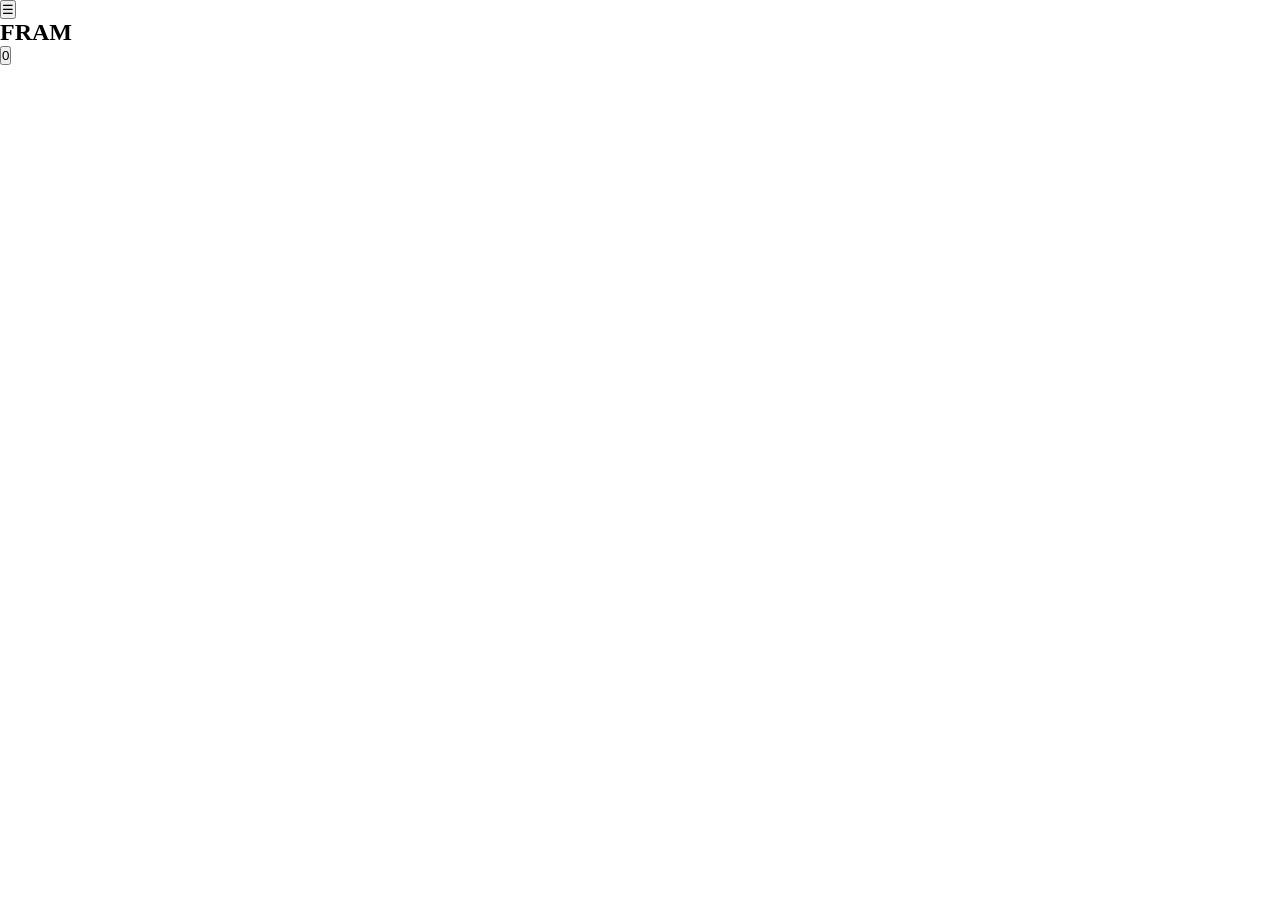
==== products.html @ c70e62c4 "Basic html layout, linked fonts" ====
<!DOCTYPE html>
<html>

<head>
    <title>FRAM</title>

    <link rel="stylesheet" href="style.css">

    <link rel="preconnect" href="https://fonts.googleapis.com">
    <link rel="preconnect" href="https://fonts.gstatic.com" crossorigin>
    <link href="https://fonts.googleapis.com/css2?family=Arimo:ital,wght@0,400..700;1,400..700&family=Frank+Ruhl+Libre:wght@300&display=swap" rel="stylesheet">

</head>

<body>
    <header>
        <nav class="nav-bar">
            
            <button class="menu-btn">
                ☰
            </button>

            <h1 class="logo">FRAM</h1>

            <button class="cart-btn">
                0
            </button>

        </nav>

    </header>

    <main>

         <!-- PRODUCE -->

        <section>

        </section>

         <!-- PARTNERING FARMS -->

        <section>

        </section>

    </main>

    <!-- NEWSLETTER -->

    <footer>

    </footer>

</body>

</html>
---- style.css ----
* {
  margin: 0;
  padding: 0;
  box-sizing: border-box;
}
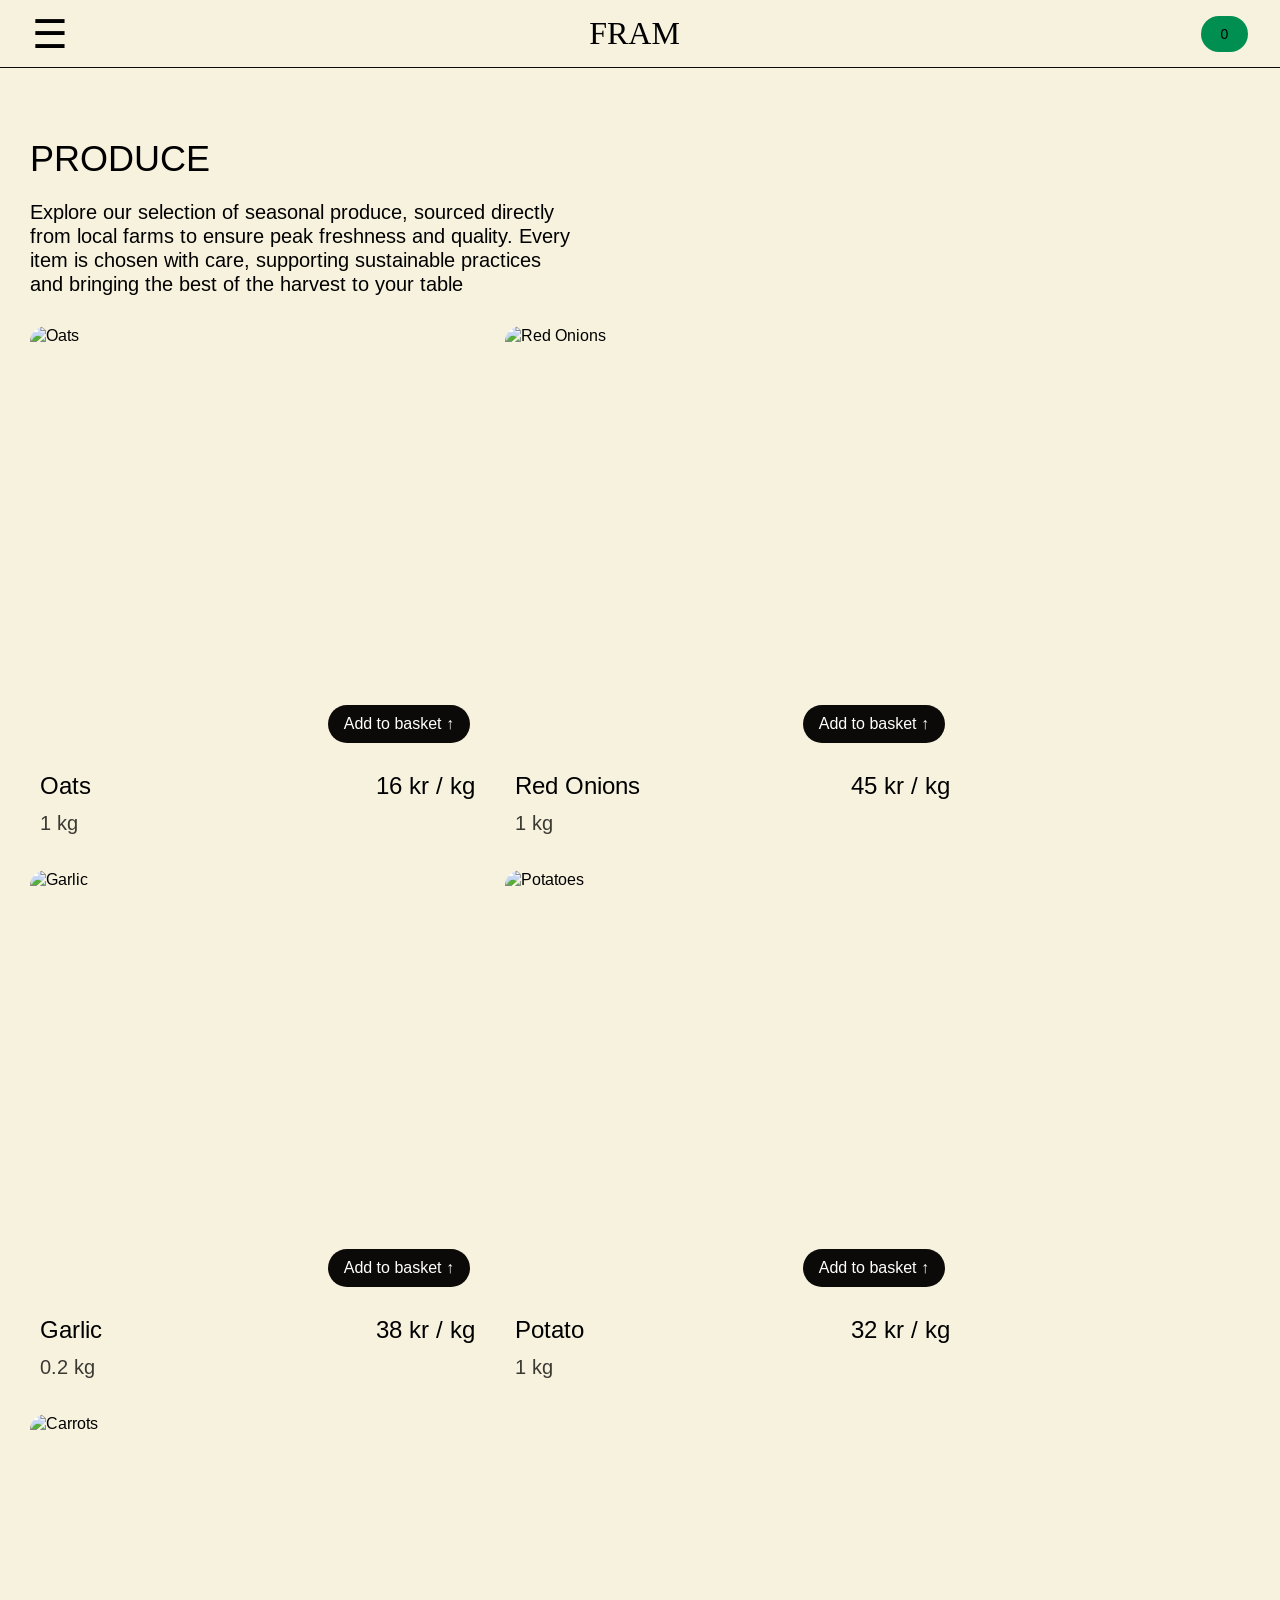
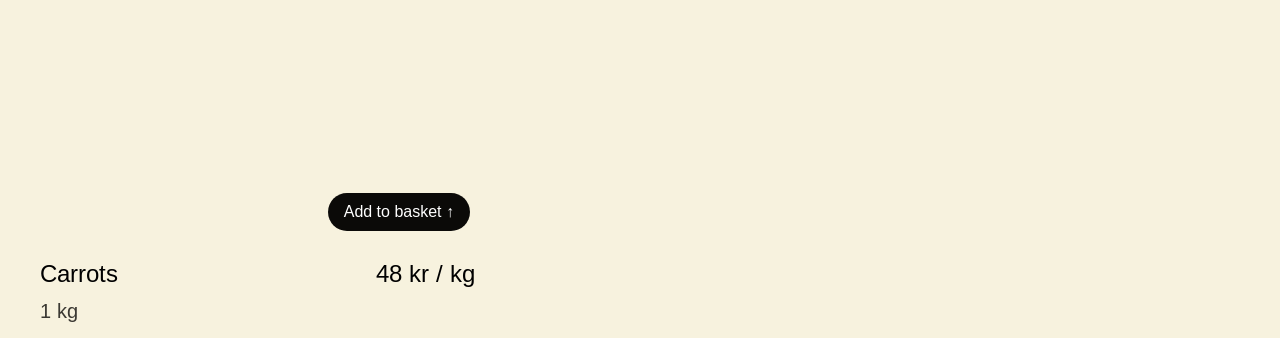
==== commit 7dfe86c6: "Added produse section on the products page for desktop and mobile" ====
--- a/products.html
+++ b/products.html
@@ -30,20 +30,167 @@
 
     </header>
 
-    <main>
+    <main class="products-page">
 
          <!-- PRODUCE -->
 
+        <section class="product-intro">
+
+                <h3>Produce</h3>
+
+                <p>Explore our selection of seasonal produce, sourced directly from local farms to ensure peak freshness and quality. 
+                Every item is chosen with care, supporting sustainable practices and bringing the best of the harvest to your table
+                </p>
+
+        </section>
+
+        <section class="produce-page-grid">
+
+            <article class="product-card">
+
+                    <div class="produce-image-wrapper">
+
+                        <img src="images/oats.png" alt="Oats" class="produce-image">
+
+                        <button class="basket-button">
+                            Add to basket &uarr;
+
+                        </button>
+
+                    </div>
+
+                    <div class="produce-info">
+
+                        <div class="produce-row">
+                            <h4>Oats</h4>
+                            <span>16 kr / kg</span>
+                        </div>
+
+                        <p>1 kg</p>
+
+                    </div>
+
+                </article>
+
+                <!-- RED ONIONS -->
+
+                <article class="product-card">
+
+                    <div class="produce-image-wrapper">
+
+                        <img src="images/red onions.png" alt="Red Onions" class="produce-image">
+
+                        <button class="basket-button">
+                            Add to basket &uarr;
+
+                        </button>
+
+                    </div>
+
+                    <div class="produce-info">
+
+                        <div class="produce-row">
+                            <h4>Red Onions</h4>
+                            <span>45 kr / kg</span>
+                        </div>
+
+                        <p>1 kg</p>
+
+                    </div>
+
+                </article>
+
+                <!-- GARLIC -->
+
+                <article class="product-card">
+
+                    <div class="produce-image-wrapper">
+
+                        <img src="images/garlic.png" alt="Garlic" class="produce-image">
+
+                        <button class="basket-button">
+                            Add to basket &uarr;
+
+                        </button>
+
+                    </div>
+
+                    <div class="produce-info">
+
+                        <div class="produce-row">
+                            <h4>Garlic</h4>
+                            <span>38 kr / kg</span>
+                        </div>
+
+                        <p>0.2 kg</p>
+
+                    </div>
+                </article>
+
+                <!-- POTATO -->
+
+                <article class="product-card">
+
+                    <div class="produce-image-wrapper">
+
+                        <img src="images/potatoes.png" alt="Potatoes" class="produce-image">
+
+                        <button class="basket-button">
+                            Add to basket &uarr;
+
+                        </button>
+
+                    </div>
+
+                    <div class="produce-info">
+
+                        <div class="produce-row">
+                            <h4>Potato</h4>
+                            <span>32 kr / kg</span>
+                        </div>
+
+                        <p>1 kg</p>
+
+                    </div>
+                </article>
+
+                <!-- CARROTS -->
+
+                <article class="product-card">
+
+                    <div class="produce-image-wrapper">
+
+                        <img src="images/carrots.png" alt="Carrots" class="produce-image">
+
+                        <button class="basket-button">
+                            Add to basket &uarr;
+
+                        </button>
+
+                    </div>
+
+                    <div class="produce-info">
+
+                        <div class="produce-row">
+                            <h4>Carrots</h4>
+                            <span>48 kr / kg</span>
+                        </div>
+
+                        <p>1 kg</p>
+
+                    </div>
+
+                </article>
+
+
+        </section>
+
+         <!-- PARTNERING FARMS -->
+
         <section>
 
         </section>
 
-         <!-- PARTNERING FARMS -->
-
-        <section>
-
-        </section>
-
     </main>
 
     <!-- NEWSLETTER -->
--- a/style.css
+++ b/style.css
@@ -3,4 +3,680 @@
   padding: 0;
   box-sizing: border-box;
 }
-
+body {
+    font-family: "Arimo", sans-serif;
+    font-weight: 400;
+}
+
+
+/* NAVIGATION BAR */
+
+.nav-bar {
+    display: flex;
+    justify-content: space-between;
+    align-items: center;
+    height: 68px;
+
+    padding: 16px 32px;
+
+    background: #F7F2DE;
+
+    border-bottom: 1px solid #0B0A08;
+}
+
+.logo {
+    font-family: "Frank Ruhl Libre", serif;
+    font-size: 32px;
+    font-weight: 300;
+    font-style: light;
+}
+
+.menu-btn {
+    font-size: 40px;
+
+    border: none;
+    background: transparent;
+}
+
+.cart-btn {
+    display: flex;
+    justify-content: center;
+    align-items: center;
+
+    width: 47px;
+    padding: 10px;
+
+    border: none;
+    border-radius: 50px;
+
+    background: #008F51;
+
+    font-size: 14px;
+}
+
+/* INTRO PAGE */
+
+.intro {
+    height: calc(100vh - 68px);
+    position: relative;
+    overflow: hidden;
+}
+
+.intro-image {
+    width: 100%;
+    height: 100%;
+    object-fit: cover;
+    display: block;
+}
+
+.overlay-text {
+    position: absolute;
+
+    top: 50%;
+    left: 50%;
+
+    transform: translate(-50%, -50%);
+
+    text-align: center;
+    color: #FFFFFF;
+}
+
+.intro-title {
+    font-family: "Frank Ruhl Libre", serif;
+    font-weight: 300;
+    font-style: light;
+    font-size: 200px;
+    color: #FFFFFF;
+    line-height: 1;
+
+    margin-bottom: 30px;
+}
+
+.divider {
+    width: 2px;
+    height: 208px;
+
+    background: #FFFFFF;
+
+    margin: 0 auto 50px auto;
+}
+
+.intro-text {
+    font-size: 36px;
+    text-transform: uppercase;
+
+    color: #FFFFFF;
+    text-align: center;
+}
+
+
+/* SELECTION PAGE */
+
+
+.selection-container {
+    background-color: #FFFFFF;
+    display: flex;
+    justify-content: center;
+    align-items: stretch;
+
+    min-height: 100vh;
+}
+
+.card {
+    flex: 1;
+
+    display: flex;
+    flex-direction: column;
+    align-items: center;
+
+    padding: 80px 50px;
+    text-align: center;
+}
+
+.card:first-child {
+    border-right: 1px solid #0B0A08;
+}
+
+.card h3 {
+    font-size: 36px;
+    text-transform: uppercase;
+    font-weight: 400;
+
+    margin-bottom: 10px;
+}
+
+.subtitle {
+    margin-bottom: 50px;
+}
+
+.card p {
+    font-family: "Frank Ruhl Libre", serif;
+    font-weight: 300;
+    font-style: light;
+    font-size: 20px;
+}
+
+.description {
+    max-width: 500px;
+    margin: 40px 0;
+}
+
+.card img {
+    width: 100%;
+    max-width: 500px;
+
+    height: 350px;
+
+    object-fit: cover;
+    border-radius: 16px;
+}
+
+.card button {
+    width: 320px;
+    height: 44px;
+
+    background: #DC4131;
+    color: #FFFFFF;
+
+    font-size: 16px;
+
+    border: none;
+    border-radius: 8px;
+}
+
+/* HOW IT WORKS */
+
+
+.how-it-works {
+    display: flex;
+    min-height: 100vh;
+
+    background: #F7F2DE;
+    border-top: 1px solid #0B0A08;
+    border-bottom: 1px solid #0B0A08;
+}
+
+.title-panel {
+    flex: 1;
+
+    display: flex;
+    justify-content: center;
+    align-items: center;
+  
+    border-right: 1px solid #0B0A08;
+}
+
+.title-panel h3 {
+    font-size: 36px;
+    font-weight: 400;
+    text-transform: uppercase;
+    text-align: center;
+}
+
+.steps-panel {
+    flex: 2;
+
+    display: flex;
+    flex-direction: column;
+}
+
+.step {
+    flex: 1;
+
+    display: flex;
+}
+
+.step:not(:last-child) {
+    border-bottom: 1px solid #0B0A08;
+}
+
+.step h4 {
+    flex: 1;
+
+    display: flex;
+    align-items: center;
+
+    padding: 0px 0px 0px 100px;
+
+    font-size: 20px;
+    font-weight: 400;
+    text-transform: uppercase;
+}
+
+.step-text {
+    flex: 2;
+
+    display: flex;
+    flex-direction: column;
+    justify-content: center;
+}
+
+.step-text p {
+    max-width: 414px;
+
+    font-size: 16px;
+    font-weight: 400;
+}
+
+.step-text a {
+    margin-top: 25px;
+
+    font-size: 16px;
+    font-weight: 400;
+
+    color: #0B0A08B3;
+}
+
+
+  /* POPULAR PRODUCE */
+
+.popular-produce {
+    min-height: 100vh;
+    background: #FFFFFF;
+
+    padding: 90px 0px 90px 45px;
+    gap: 45px;
+}
+
+.produce-title {
+    font-size: 36px;
+    font-weight: 400;
+    text-transform: uppercase;
+
+    margin-bottom: 50px;
+}
+
+.produce-options {
+    display: flex;
+
+    gap: 25px;
+}
+
+.produce-card {
+    flex: 1;
+    display: flex;
+    flex-direction: column;
+}
+
+.produce-image-wrapper {
+    position: relative;
+
+    overflow: hidden;
+}
+
+.produce-image {
+    width: 100%;
+    height: 432px;
+
+    object-fit: cover;
+
+    border-radius: 16px;
+    display: block;
+}
+
+.basket-button {
+    position: absolute;
+
+    right: 15px;
+    bottom: 15px;
+
+    border: none;
+    border-radius: 44px;
+
+    background: #0B0A08;
+    color: #FFFFFF;
+
+    padding: 10px 16px;
+    gap: 10px;
+
+    font-size: 16px;
+}
+
+.produce-info {
+    padding: 15px 10px;
+}
+
+.produce-row {
+    display: flex;
+    justify-content: space-between;
+    align-items: center;
+
+    margin-bottom: 10px;
+}
+
+.produce-row h4 {
+    font-size: 24px;
+    font-weight: 400;
+}
+
+.produce-row span {
+    font-size: 24px;
+    font-weight: 400;
+}
+
+.produce-info p {
+    font-size: 20px;
+    font-weight: 400;
+
+    color: #0B0A08CC;
+}
+
+
+/* NEWSLETTER */
+
+
+.newsletter-section {
+    background: #DC4131;
+
+    padding: 40px 0px 80px 30px;
+}
+
+.newsletter-logo {
+    font-family: "Frank Ruhl Libre", serif;
+    font-size: 48px;
+    font-weight: 300;
+    font-style: light;
+
+    color: #FFFFFF;
+
+    margin-bottom: 15px;
+}
+
+.newsletter-divider {
+    border: none;
+    height: 1px;
+
+    background: #FFFFFF;
+
+    margin-bottom: 60px;
+}
+
+.newsletter-content {
+    max-width: 460px;
+    margin-left: 20px;
+}
+
+.newsletter-title {
+    font-size: 36px;
+    font-weight: 400;
+    text-transform: uppercase;
+
+    color: #FFFFFF;
+
+    margin-bottom: 30px;
+}
+
+.newsletter-text {
+    font-family: "Frank Ruhl Libre", serif;
+    font-size: 24px;
+    font-weight: 300;
+    font-style: light;
+
+    color: #FFFFFF;
+
+    margin-bottom: 40px;
+}
+
+.newsletter-form {
+    display: flex;
+    flex-direction: column;
+    gap: 20px;
+}
+
+.newsletter-form input {
+    height: 44px;
+
+    border: none;
+    border-radius: 4px;
+
+    padding: 10px 16px;
+    gap: 10px
+}
+
+.newsletter-form input::placeholder {
+  font-size: 16px;
+  color: #0B0A0899;
+}
+
+.newsletter-form button {
+    height: 44px;
+
+    border: none;
+    border-radius: 8px;
+
+    background: #E1EAF0;
+
+    font-size: 16px;
+    font-weight: 400;
+    text-align: center;
+
+}
+
+
+
+
+
+
+
+
+/*.    MOBILE.    */
+
+@media (max-width: 768px) {
+
+    .intro-title {
+        font-size: 75px;
+    }
+    .intro-text {
+        font-size: 24px;
+        text-transform: none;
+
+        width: 320px;
+        max-width: 90vw;
+        margin: 0 auto;
+    }
+    .divider {
+        height: 250px;
+        width: 1px;
+    }
+
+
+    /* SELECTION PAGE */
+
+
+    .selection-container {
+        flex-direction: column;
+    }
+
+    .card:first-child {
+        border-right: none;
+        border-bottom: 1px solid #0B0A08;
+    }
+
+    .card {
+        padding: 60px 15px;
+    }
+
+    .card h3 {
+        font-size: 24px;
+    }
+
+    .card p {
+        font-size: 16px;
+    }
+
+    .card button {
+        max-width: 330px;
+    }
+
+    .card img {
+        height: 250px;
+    }
+
+
+    /* HOW IT WORKS */
+
+
+    .how-it-works {
+        flex-direction: column;
+    }
+
+    .title-panel {
+        height: 206px;
+
+        padding: 90px 0px 45px 0px;
+
+        border-right: none;
+        border-bottom: 1px solid #0B0A08;
+    }
+
+    .title-panel h3 {
+        font-size: 24px;
+    }
+
+    .step {
+        flex-direction: column;
+
+        gap: 24px;
+        padding: 45px
+    }
+
+    .step h4 {
+        font-size: 18px;
+        padding: 0px;
+    }
+
+
+    /* POPULAR PRODUCE */
+
+
+
+    .produce-options {
+        overflow-x: auto;
+        display: flex;
+
+        gap: 20px;
+        padding-bottom: 20px;
+
+        scroll-behavior: smooth;
+    }
+
+    .produce-options::-webkit-scrollbar {
+        display: none;
+    }
+
+    .produce-card {
+        min-width: 320px;
+
+        flex-shrink: 0;
+    }
+
+    .produce-title {
+        font-size: 24px;
+    }
+    .produce-row h4 {
+        font-size: 20px;
+    }
+    
+    .produce-row span {
+        font-size: 20px;
+    }
+
+
+    /* NEWSLETTER */
+
+
+    .newsletter-section {
+        padding: 30px 20px 60px 20px;
+    }
+
+    .newsletter-logo {
+        font-size: 48px;
+        margin-left: 20px;
+    }
+
+    .newsletter-title {
+        font-size: 24px;
+    }
+
+    .newsletter-text {
+        font-size: 16px;
+    }
+
+
+}
+
+
+
+/* ------PRODUCTS PAGE-------- */
+
+
+
+
+.products-page {
+    background: #F7F2DE;
+}
+
+.product-intro {
+    max-width: 600px;
+    padding: 70px 30px 30px 30px;
+}
+
+.product-intro h3{
+    font-size: 36px;
+    font-weight: 400;
+    text-transform: uppercase;
+
+    margin-bottom: 20px;
+}
+
+.product-intro p {
+    font-size: 20px;
+    font-weight: 400;
+}
+
+.produce-page-grid {
+    display: flex;
+    flex-wrap: wrap;
+    gap: 20px;
+    padding: 0px 30px;
+}
+
+.product-card {
+    width: 455px;
+}
+
+
+
+@media (max-width: 768px) {
+
+    .product-card {
+        width: 100%;
+    }
+
+    .produce-page {
+        padding: 40px 20px;
+    }
+    .product-intro {
+    padding: 70px 20px 0px 20px;
+    }
+
+    .product-intro h3 {
+        font-size: 24px;
+    }
+
+    .product-intro p {
+        font-size: 18px;
+    
+    }
+
+    .produce-page-grid {
+    gap: 20px;
+    padding: 20px 20px;
+}
+
+    .produce-page-grid img {
+            max-height: 279px;
+
+    }
+
+}
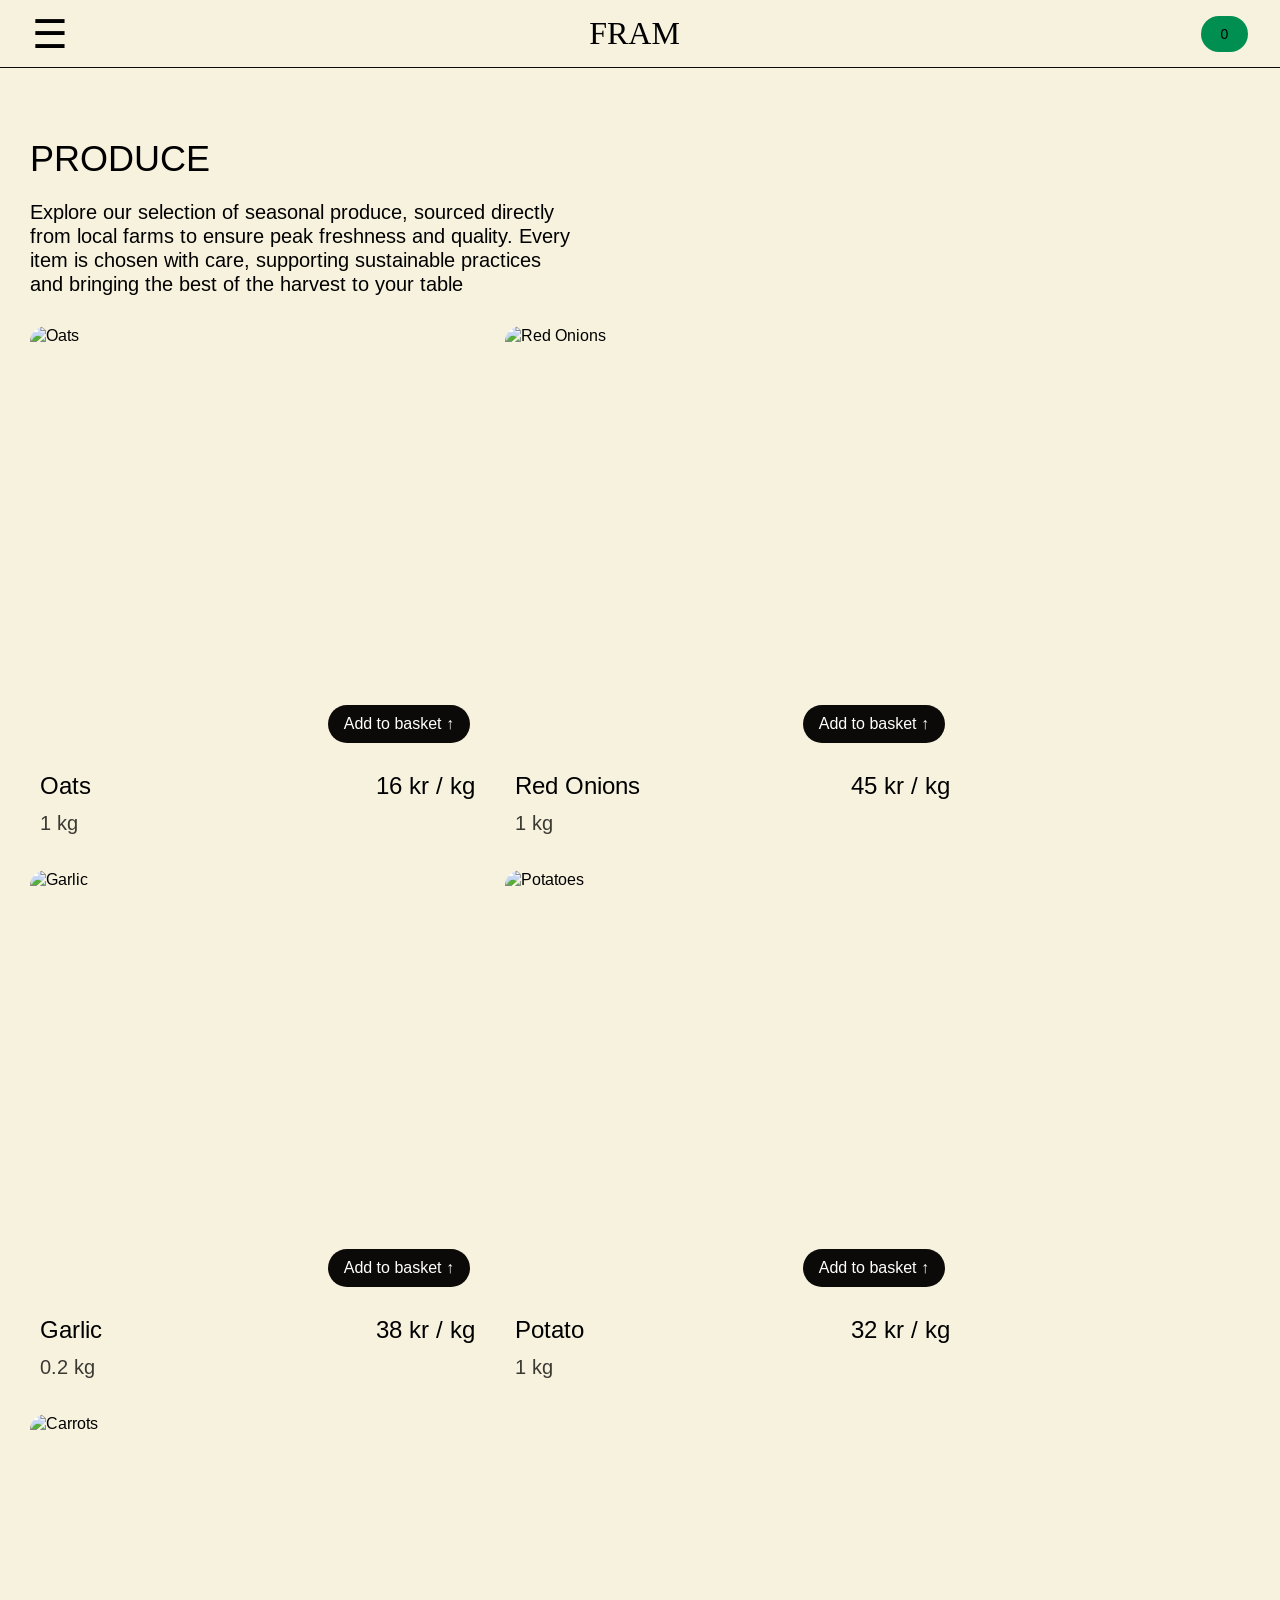
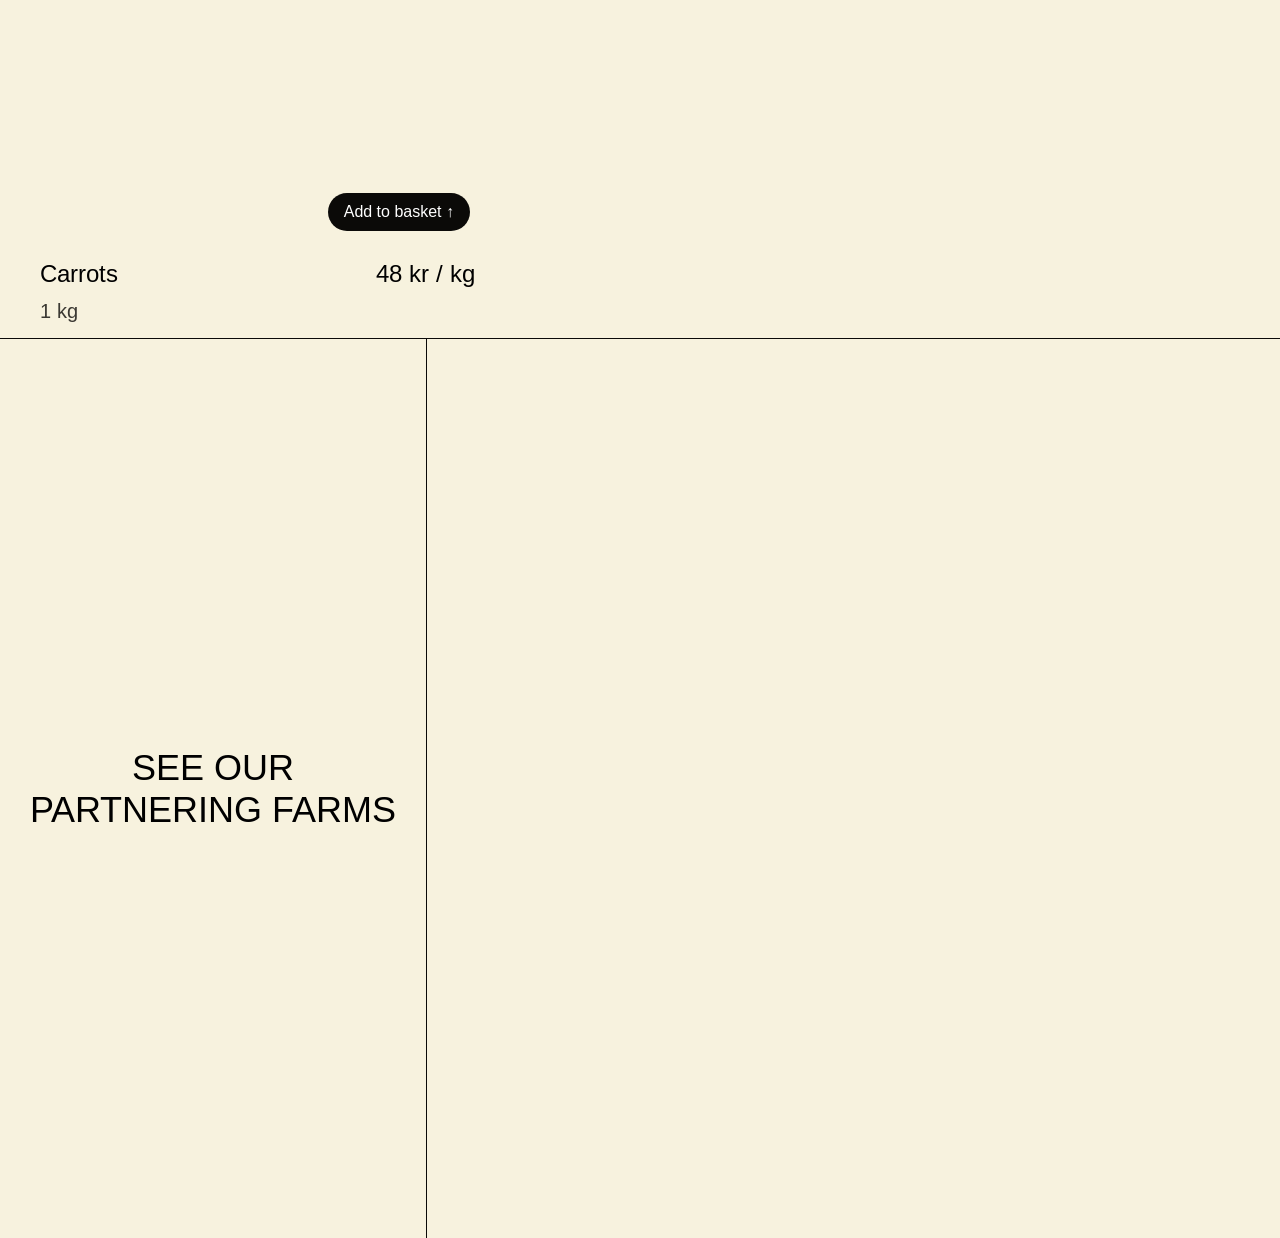
==== commit 97a66ab5: "Added partering farms section to products page for desktop and mobile" ====
--- a/products.html
+++ b/products.html
@@ -187,7 +187,27 @@
 
          <!-- PARTNERING FARMS -->
 
-        <section>
+        <section class="partnering-farms">
+
+            <div class="farms-text">
+
+            <h3>See our<br>partnering farms</h3>
+
+            </div>
+
+            <div class="farms-map">
+
+                <div id="map"></div>
+
+                <script src="script.js"></script>
+
+                <script
+                src="https://maps.googleapis.com/maps/api/js?key=YOUR_API_KEY&callback=initMap"
+                async
+                defer>
+                </script>
+
+            </div>
 
         </section>
 
--- a/style.css
+++ b/style.css
@@ -645,6 +645,48 @@
     width: 455px;
 }
 
+/* PARTNERING FARMS */
+
+.partnering-farms {
+    box-sizing:border-box;
+    border-top: 1px solid #0B0A08;
+
+    display:flex;
+    min-height:100vh;
+  
+}
+
+.farms-text {
+  flex:1;
+  display:flex;
+  justify-content: center;
+  align-items: center;
+
+  border-right: 1px solid #0B0A08;
+}
+
+.farms-text h3 {
+    font-size: 36px;
+    font-weight: 400;
+    text-transform: uppercase;
+    text-align: center;
+}
+
+.farms-map{
+  flex: 2;
+  display: flex;
+  justify-content:center;
+  align-items:center;
+}
+
+#map {
+    width: 100%;
+    max-width: 745px;
+    height: 478px;
+
+    border-radius: 20px;
+    overflow: hidden;
+}
 
 
 @media (max-width: 768px) {
@@ -679,4 +721,39 @@
 
     }
 
-}
+
+    /* PARTNERING FARMS */
+
+
+
+    .partnering-farms {
+    flex-direction:column;
+  }
+
+  .farms-text{
+    border-right:none;
+    border-bottom:1px solid #222;
+    padding: 40px 20px;
+  }
+
+  .farms-text h3 {
+    font-size: 24px;
+    max-width: 304px;
+  }
+
+  #map {
+    max-width: 340px;
+    height: 459px;
+
+    border-radius: 20px;
+    overflow: hidden;
+}
+
+.farms-map {
+    padding: 25px;
+}
+  
+
+
+
+}
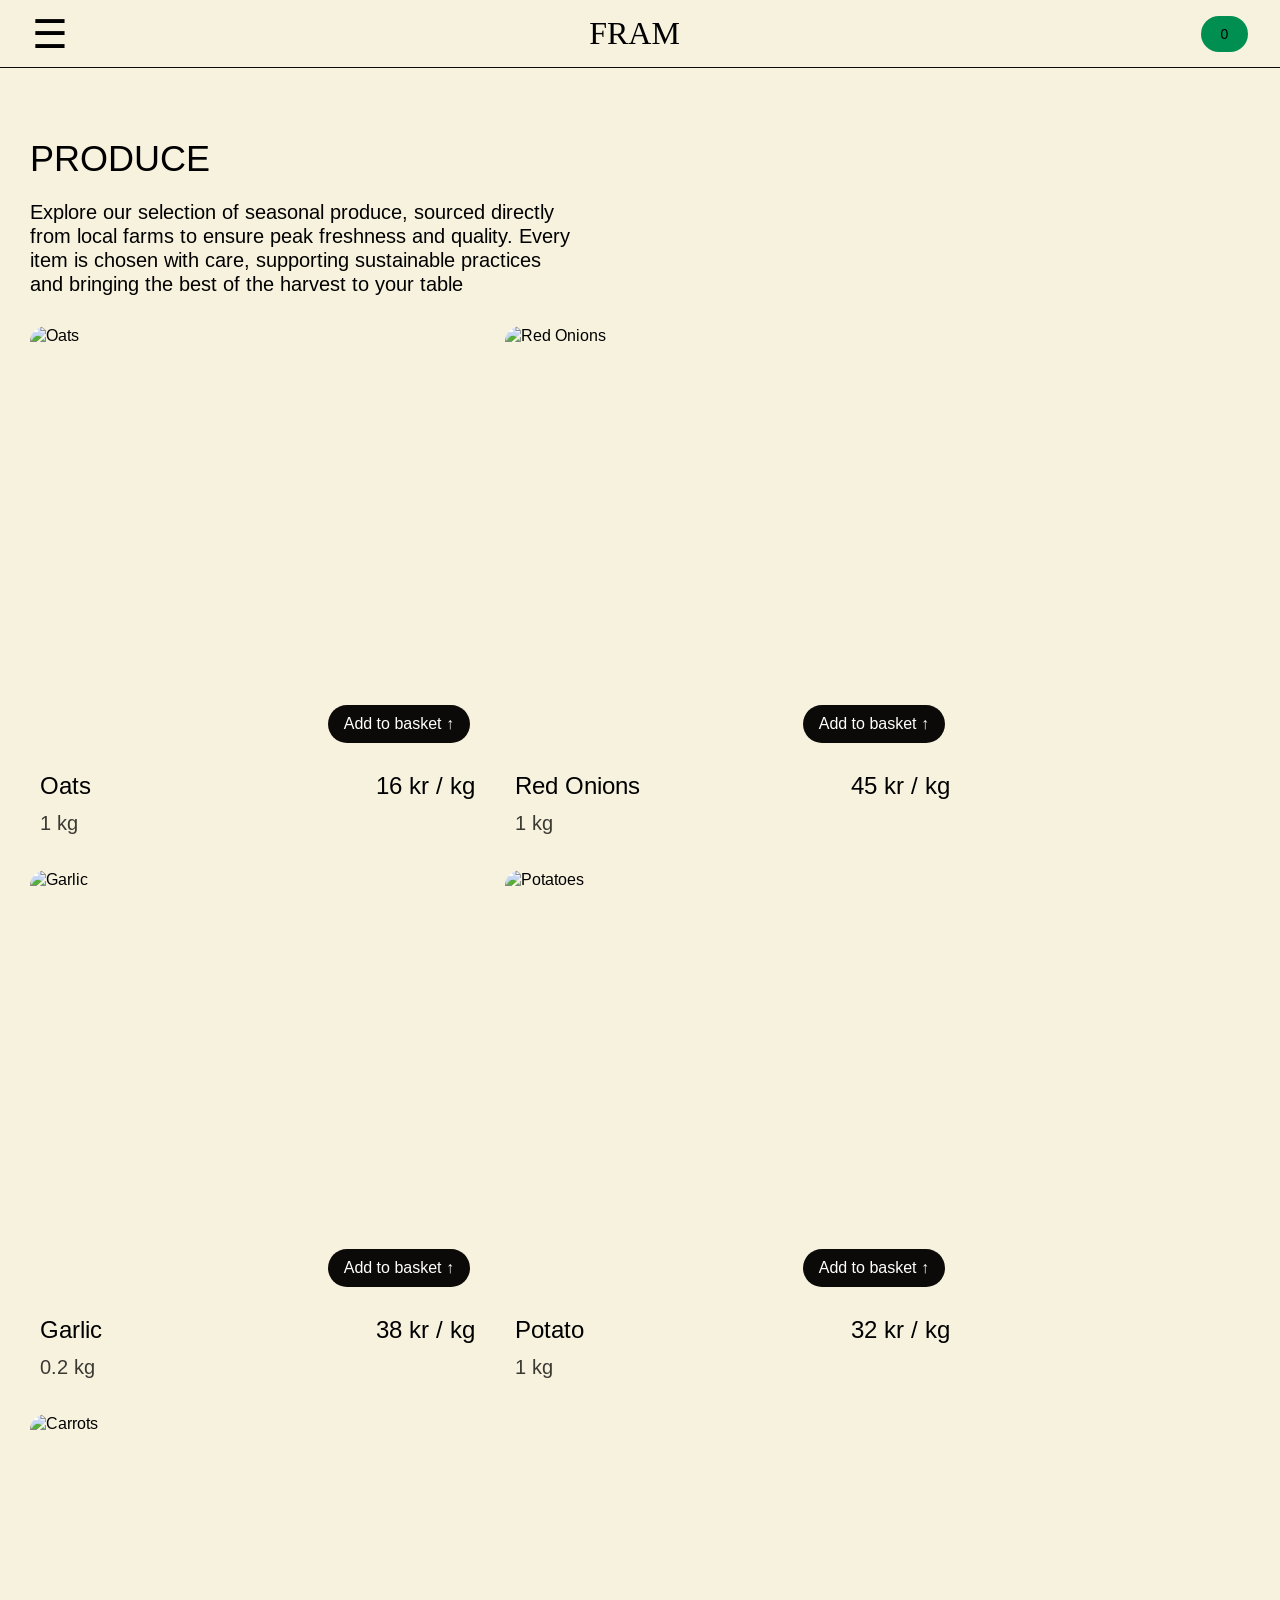
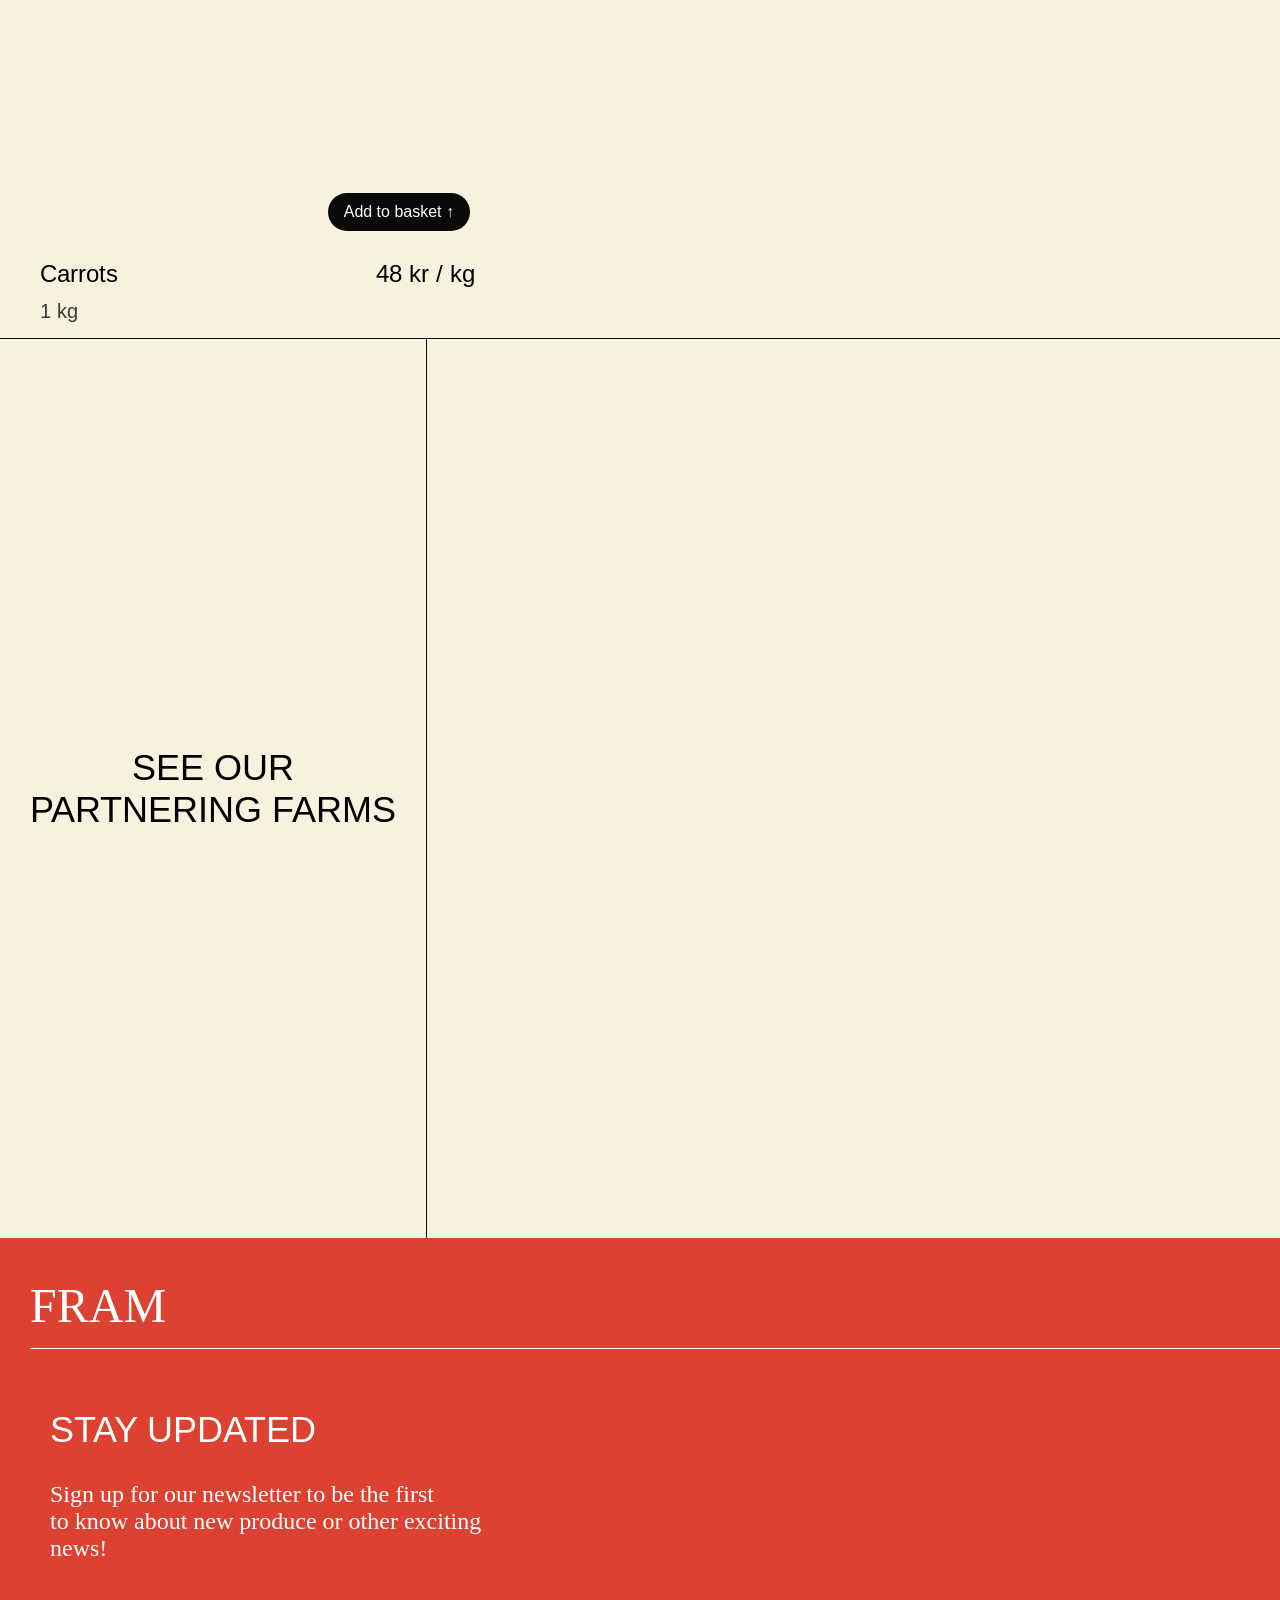
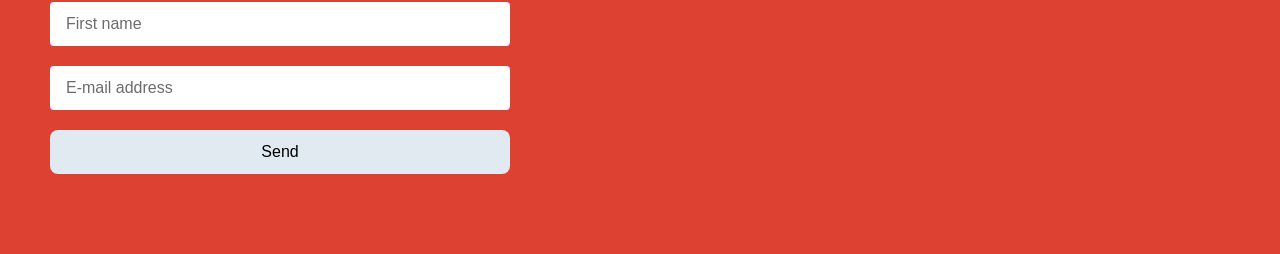
==== commit 776a7a84: "Added footer to the product page" ====
--- a/products.html
+++ b/products.html
@@ -215,7 +215,45 @@
 
     <!-- NEWSLETTER -->
 
-    <footer>
+    <footer class="newsletter-section">
+
+        <div class="newsletter-container">
+
+            <h5 class="newsletter-logo">FRAM</h5>
+
+            <hr class="newsletter-divider">
+
+            <div class="newsletter-content">
+
+                <h3 class="newsletter-title">Stay updated</h3>
+
+                <p class="newsletter-text">Sign up for our newsletter to be the first<br>to know about new produce or other exciting news!</p>
+
+                <form class="newsletter-form">
+
+                    <input
+                    type="text"
+                    id="firstname" 
+                    name="firstname"
+                    placeholder="First name"
+                    required>
+
+                    <input
+                    type="email"
+                    id="user-email" 
+                    name="email"
+                    placeholder="E-mail address"
+                    required>
+
+                    <button type="submit">
+                    Send
+                    </button>
+
+                </form>
+
+            </div>
+
+        </div>
 
     </footer>
 
